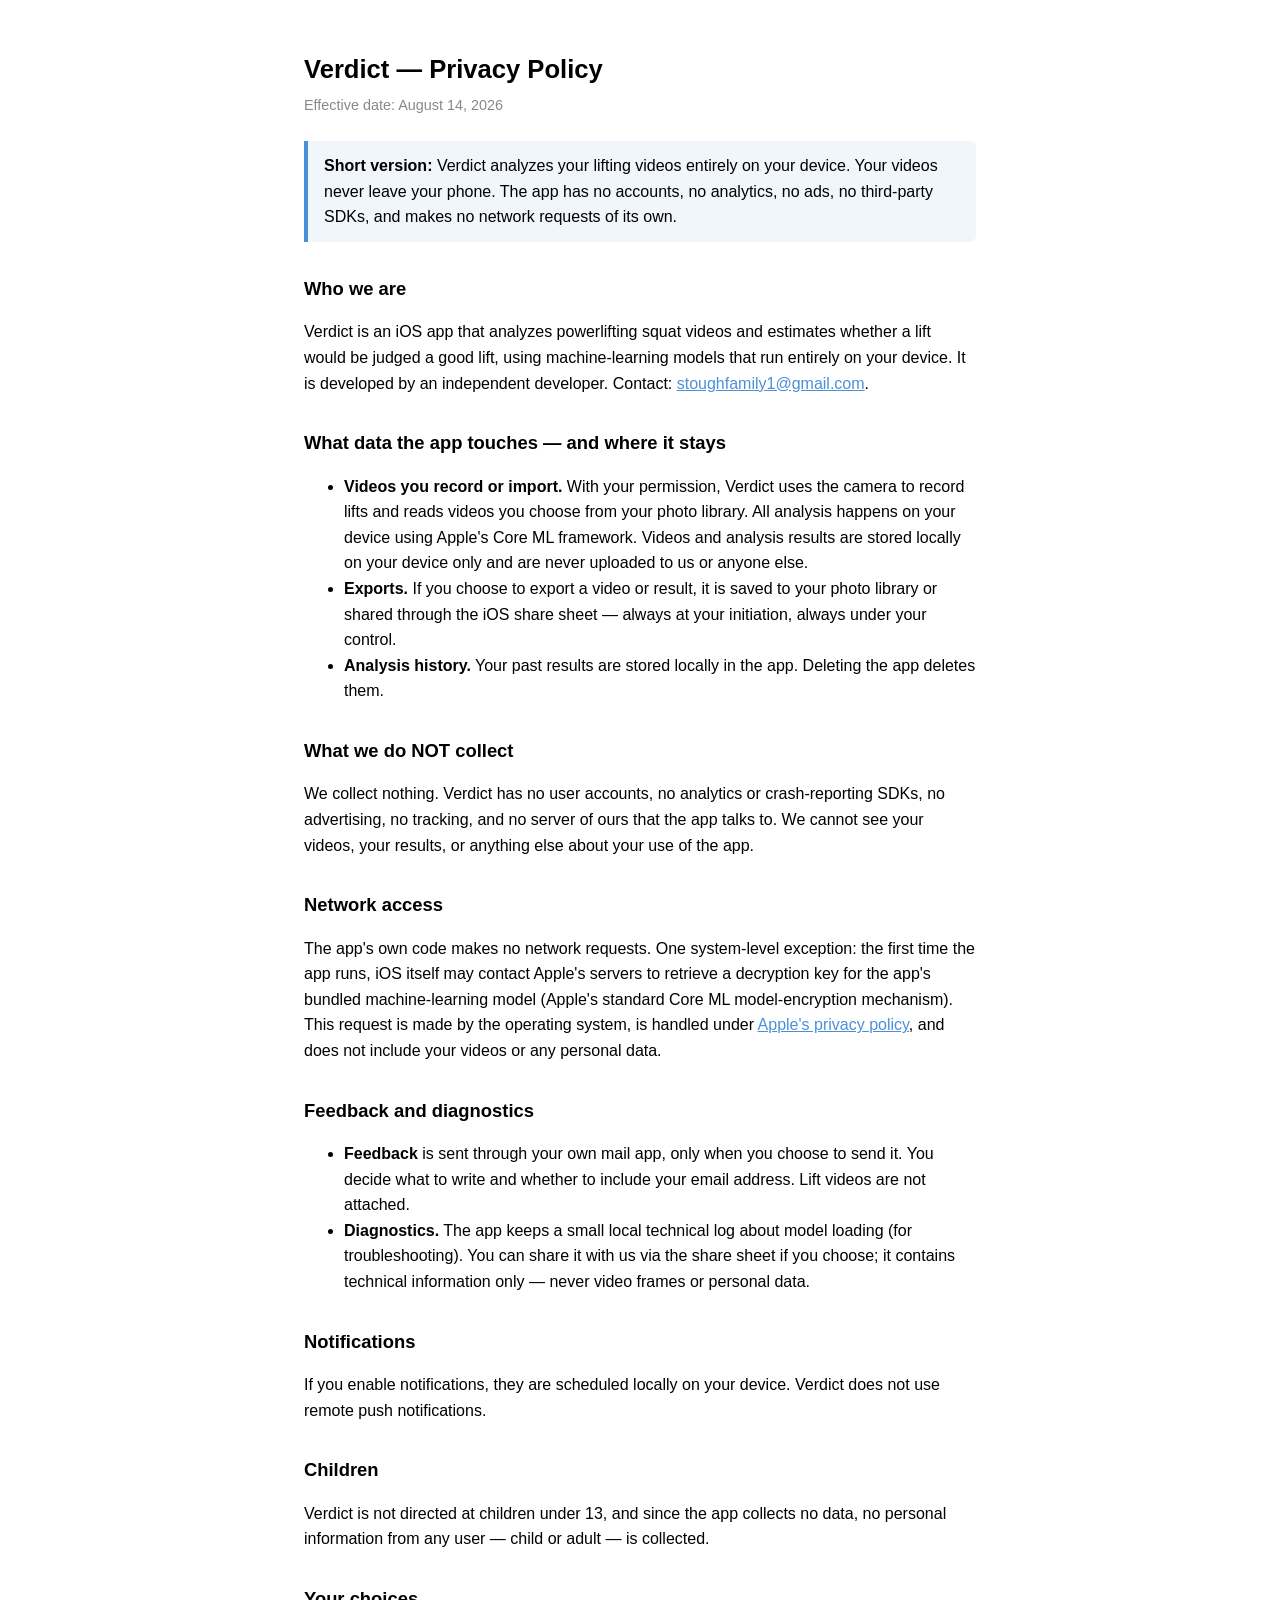
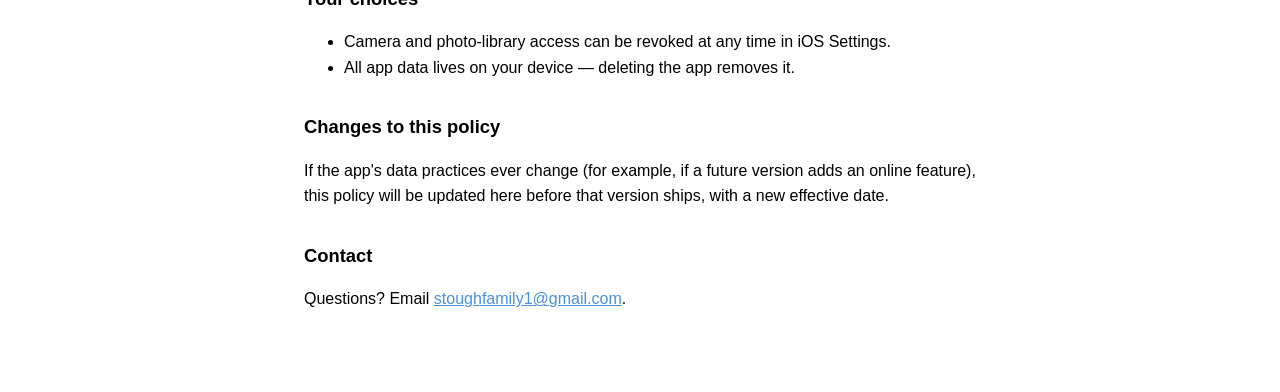
==== privacy.html @ cdf9810b "Privacy policy + support pages for the Verdict iOS app Co-Authored-By: Claude Opus 4.8 (1M context) " ====
<!DOCTYPE html>
<html lang="en">
<head>
<meta charset="utf-8">
<meta name="viewport" content="width=device-width, initial-scale=1">
<title>Verdict — Privacy Policy</title>
<style>
  :root { color-scheme: light dark; }
  body { font-family: -apple-system, BlinkMacSystemFont, "Segoe UI", Roboto, sans-serif;
         max-width: 42rem; margin: 0 auto; padding: 2rem 1.25rem 4rem; line-height: 1.6; }
  h1 { font-size: 1.6rem; margin-bottom: 0.25rem; }
  h2 { font-size: 1.15rem; margin-top: 2rem; }
  .updated { color: #888; font-size: 0.9rem; margin-top: 0; }
  .tldr { border-left: 4px solid #4a90d9; padding: 0.75rem 1rem; margin: 1.5rem 0;
          background: rgba(74,144,217,0.08); border-radius: 0 6px 6px 0; }
  a { color: #4a90d9; }
</style>
</head>
<body>
<h1>Verdict — Privacy Policy</h1>
<p class="updated">Effective date: August 14, 2026</p>

<div class="tldr">
<strong>Short version:</strong> Verdict analyzes your lifting videos entirely on your device.
Your videos never leave your phone. The app has no accounts, no analytics, no ads, no
third-party SDKs, and makes no network requests of its own.
</div>

<h2>Who we are</h2>
<p>Verdict is an iOS app that analyzes powerlifting squat videos and estimates whether a
lift would be judged a good lift, using machine-learning models that run entirely on your
device. It is developed by an independent developer. Contact:
<a href="mailto:stoughfamily1@gmail.com">stoughfamily1@gmail.com</a>.</p>

<h2>What data the app touches — and where it stays</h2>
<ul>
  <li><strong>Videos you record or import.</strong> With your permission, Verdict uses the
  camera to record lifts and reads videos you choose from your photo library. All analysis
  happens on your device using Apple's Core ML framework. Videos and analysis results are
  stored locally on your device only and are never uploaded to us or anyone else.</li>
  <li><strong>Exports.</strong> If you choose to export a video or result, it is saved to
  your photo library or shared through the iOS share sheet — always at your initiation,
  always under your control.</li>
  <li><strong>Analysis history.</strong> Your past results are stored locally in the app.
  Deleting the app deletes them.</li>
</ul>

<h2>What we do NOT collect</h2>
<p>We collect nothing. Verdict has no user accounts, no analytics or crash-reporting SDKs,
no advertising, no tracking, and no server of ours that the app talks to. We cannot see
your videos, your results, or anything else about your use of the app.</p>

<h2>Network access</h2>
<p>The app's own code makes no network requests. One system-level exception: the first time
the app runs, iOS itself may contact Apple's servers to retrieve a decryption key for the
app's bundled machine-learning model (Apple's standard Core ML model-encryption mechanism).
This request is made by the operating system, is handled under
<a href="https://www.apple.com/legal/privacy/">Apple's privacy policy</a>, and does not
include your videos or any personal data.</p>

<h2>Feedback and diagnostics</h2>
<ul>
  <li><strong>Feedback</strong> is sent through your own mail app, only when you choose to
  send it. You decide what to write and whether to include your email address. Lift videos
  are not attached.</li>
  <li><strong>Diagnostics.</strong> The app keeps a small local technical log about model
  loading (for troubleshooting). You can share it with us via the share sheet if you choose;
  it contains technical information only — never video frames or personal data.</li>
</ul>

<h2>Notifications</h2>
<p>If you enable notifications, they are scheduled locally on your device. Verdict does not
use remote push notifications.</p>

<h2>Children</h2>
<p>Verdict is not directed at children under 13, and since the app collects no data, no
personal information from any user — child or adult — is collected.</p>

<h2>Your choices</h2>
<ul>
  <li>Camera and photo-library access can be revoked at any time in iOS Settings.</li>
  <li>All app data lives on your device — deleting the app removes it.</li>
</ul>

<h2>Changes to this policy</h2>
<p>If the app's data practices ever change (for example, if a future version adds an online
feature), this policy will be updated here before that version ships, with a new effective
date.</p>

<h2>Contact</h2>
<p>Questions? Email <a href="mailto:stoughfamily1@gmail.com">stoughfamily1@gmail.com</a>.</p>
</body>
</html>
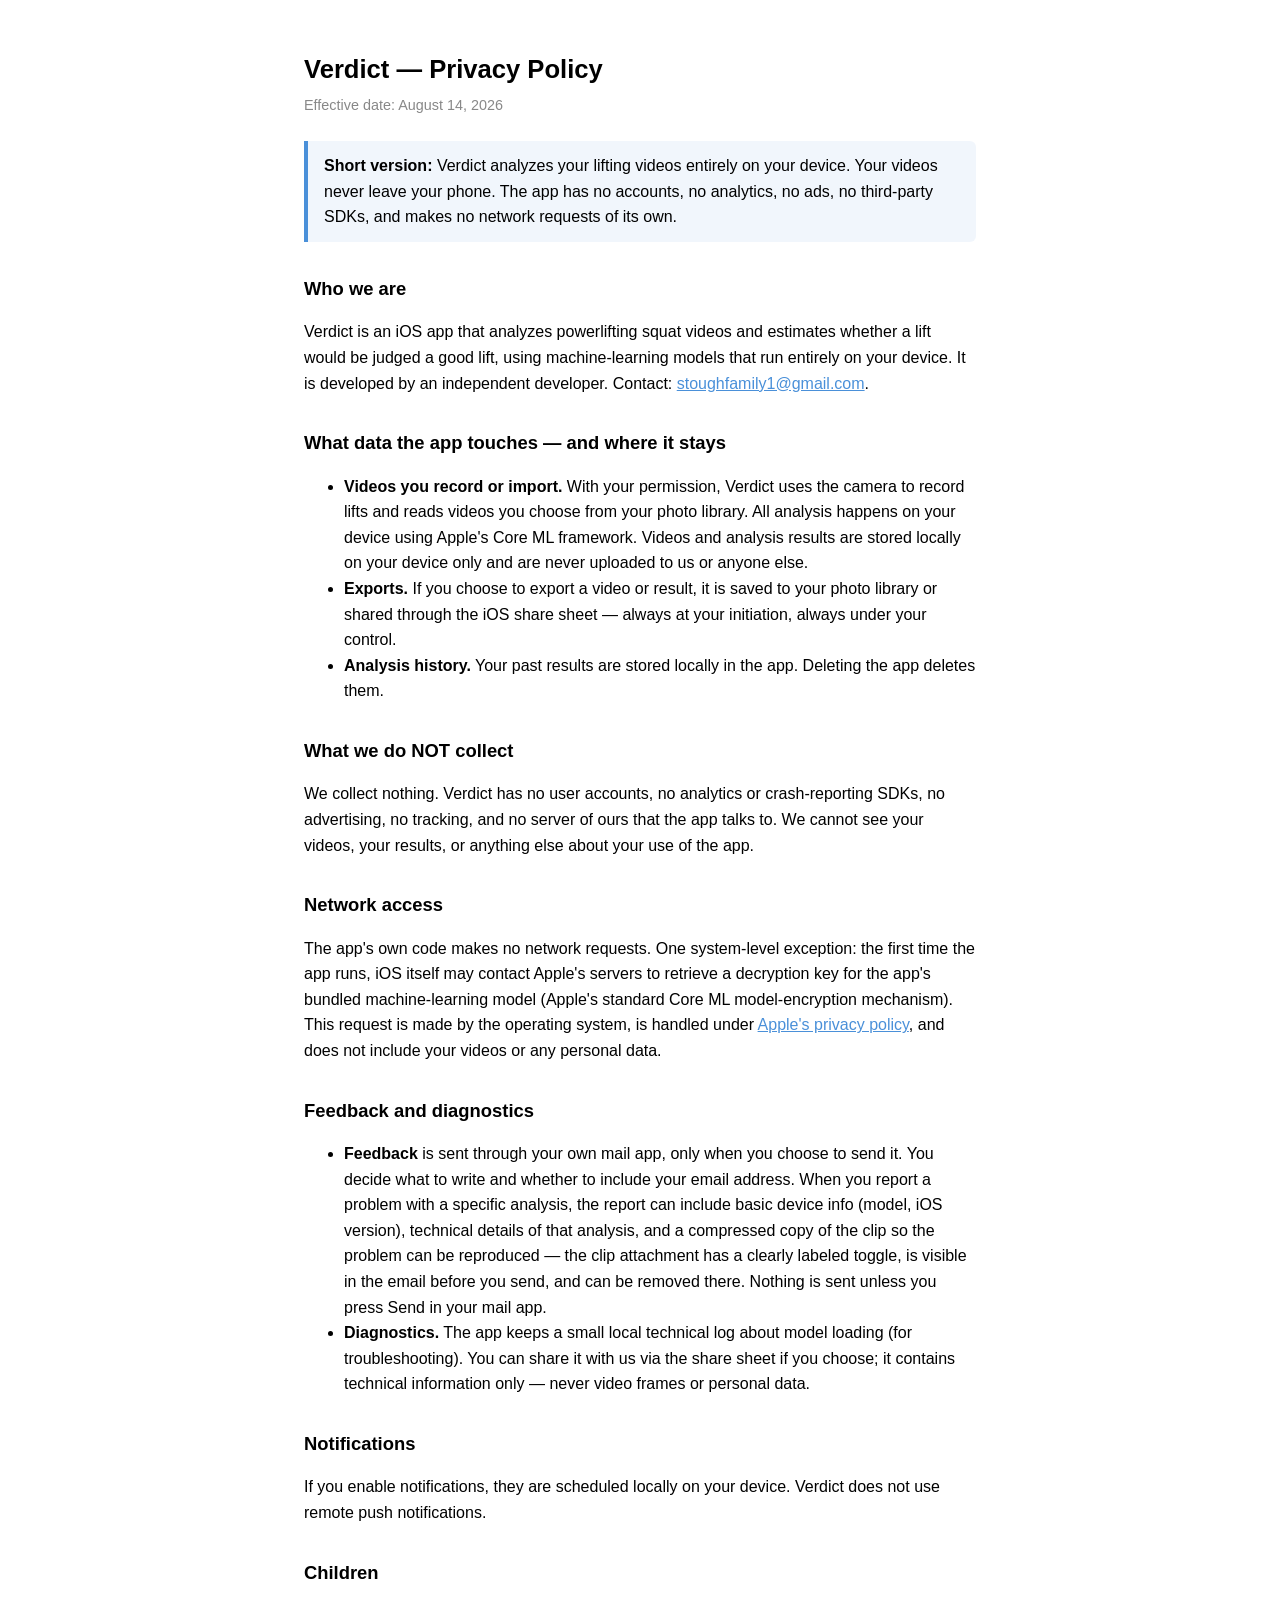
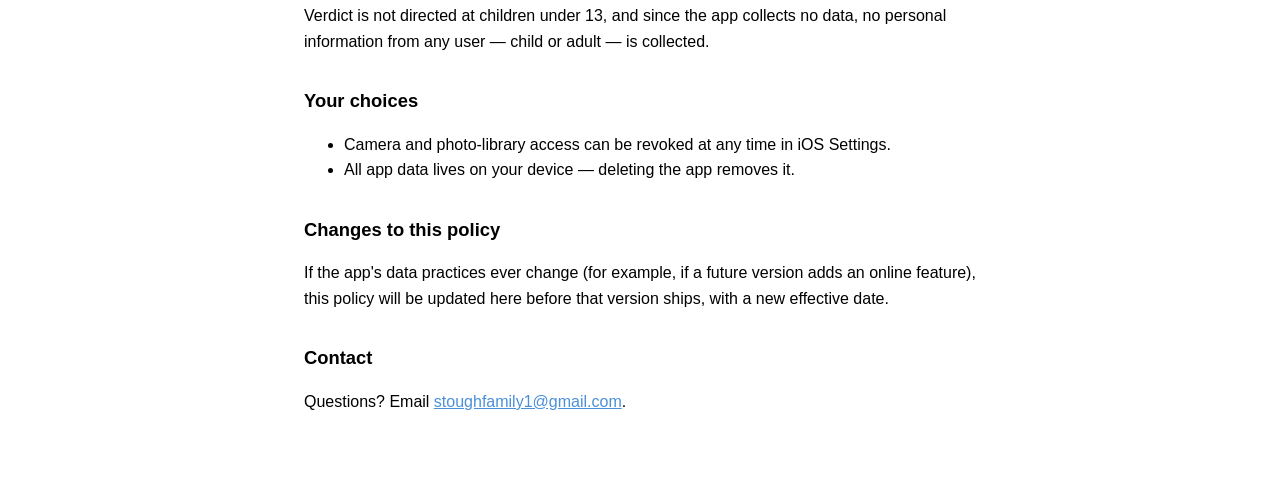
==== commit 801118e6: "Correct the feedback section: contextual bug reports can attach a compressed clip (visible opt-out t" ====
--- a/privacy.html
+++ b/privacy.html
@@ -61,8 +61,12 @@
 <h2>Feedback and diagnostics</h2>
 <ul>
   <li><strong>Feedback</strong> is sent through your own mail app, only when you choose to
-  send it. You decide what to write and whether to include your email address. Lift videos
-  are not attached.</li>
+  send it. You decide what to write and whether to include your email address. When you
+  report a problem with a specific analysis, the report can include basic device info
+  (model, iOS version), technical details of that analysis, and a compressed copy of the
+  clip so the problem can be reproduced — the clip attachment has a clearly labeled toggle,
+  is visible in the email before you send, and can be removed there. Nothing is sent unless
+  you press Send in your mail app.</li>
   <li><strong>Diagnostics.</strong> The app keeps a small local technical log about model
   loading (for troubleshooting). You can share it with us via the share sheet if you choose;
   it contains technical information only — never video frames or personal data.</li>
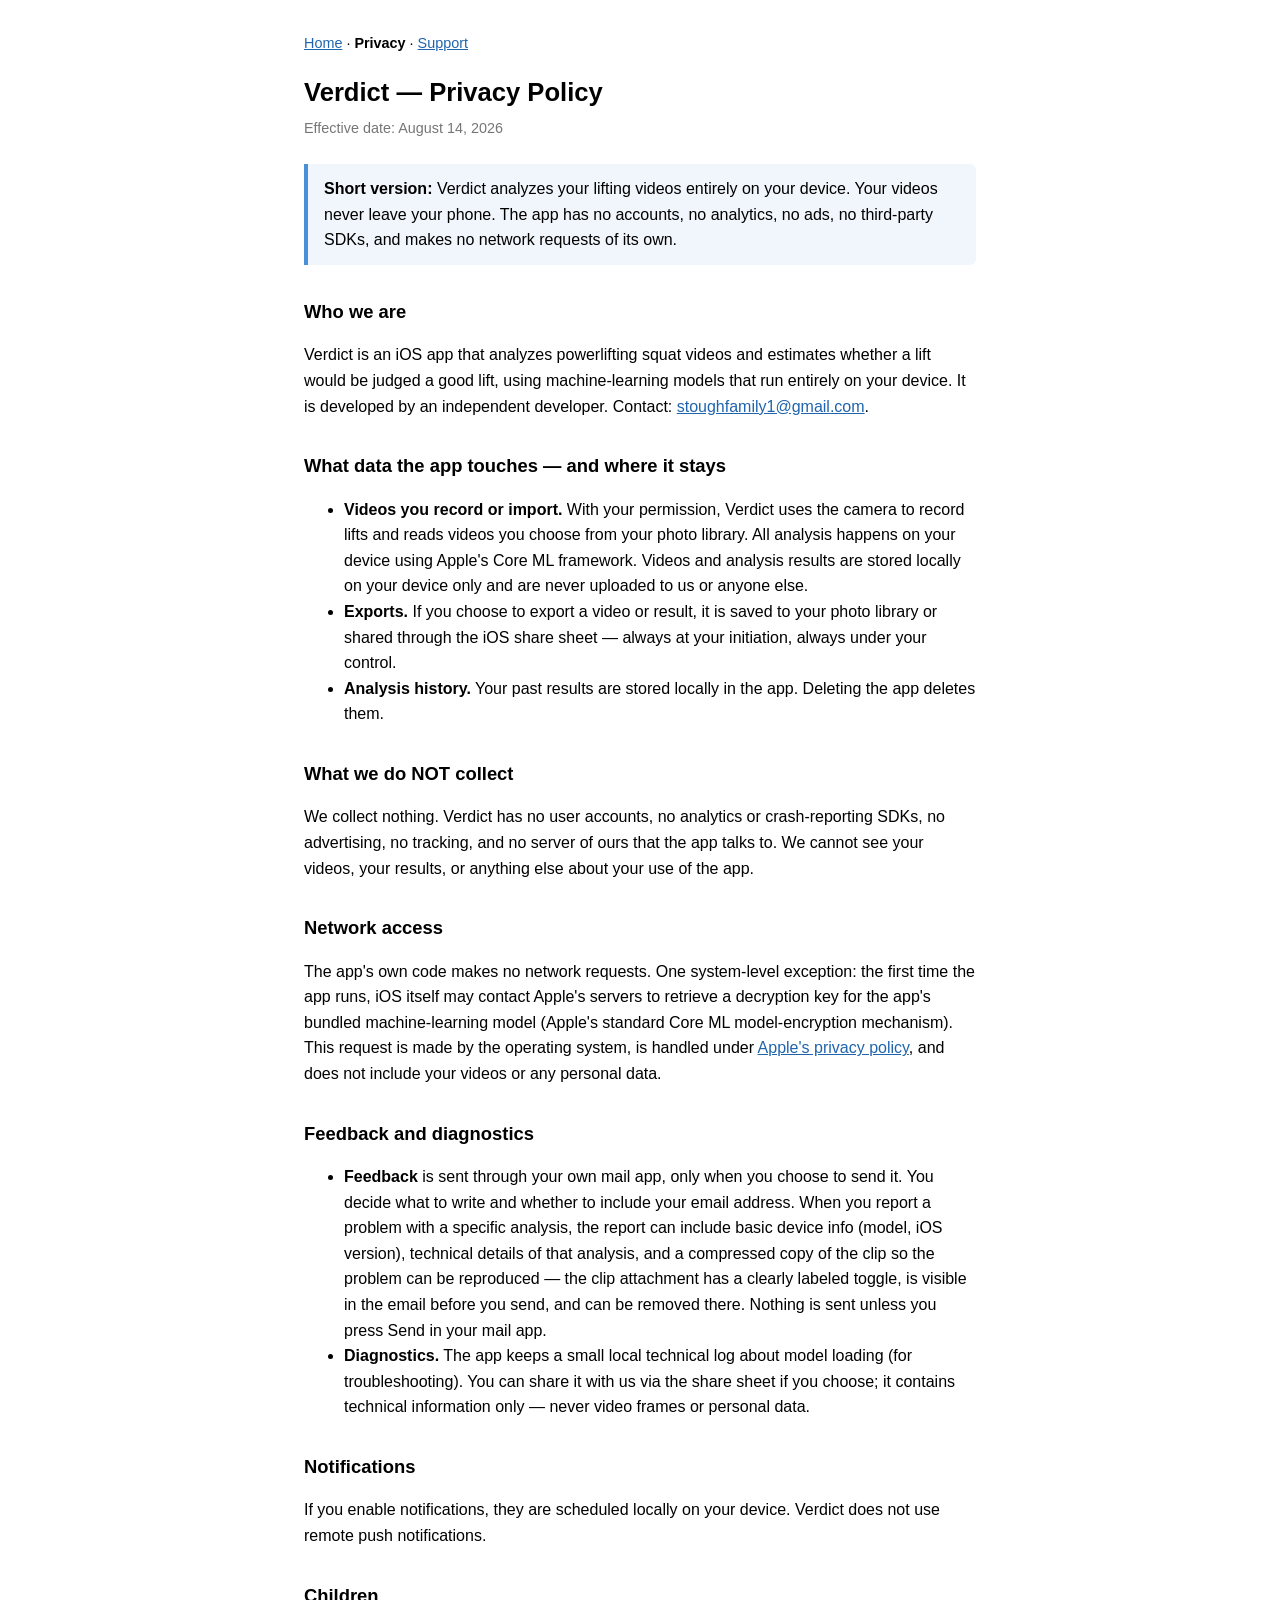
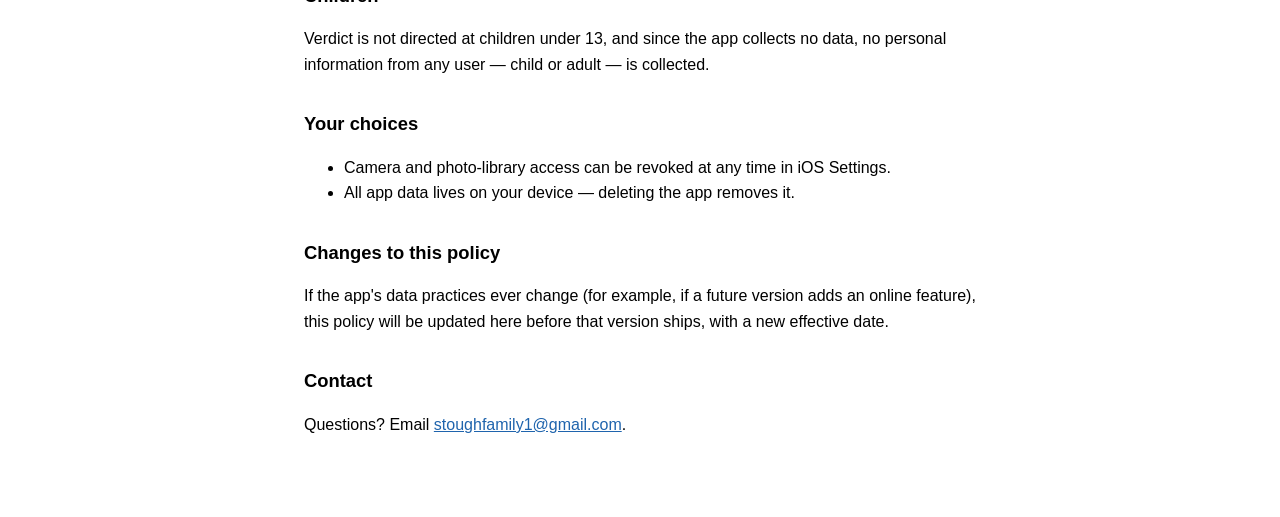
==== commit 0955e4c9: "Add a Home, Privacy, Support nav and a meta description to each page Each page gets a small nav at t" ====
--- a/privacy.html
+++ b/privacy.html
@@ -4,20 +4,12 @@
 <meta charset="utf-8">
 <meta name="viewport" content="width=device-width, initial-scale=1">
 <title>Verdict — Privacy Policy</title>
-<style>
-  :root { color-scheme: light dark; }
-  body { font-family: -apple-system, BlinkMacSystemFont, "Segoe UI", Roboto, sans-serif;
-         max-width: 42rem; margin: 0 auto; padding: 2rem 1.25rem 4rem; line-height: 1.6; }
-  h1 { font-size: 1.6rem; margin-bottom: 0.25rem; }
-  h2 { font-size: 1.15rem; margin-top: 2rem; }
-  .updated { color: #888; font-size: 0.9rem; margin-top: 0; }
-  .tldr { border-left: 4px solid #4a90d9; padding: 0.75rem 1rem; margin: 1.5rem 0;
-          background: rgba(74,144,217,0.08); border-radius: 0 6px 6px 0; }
-  a { color: #4a90d9; }
-</style>
+<meta name="description" content="Privacy policy for the Verdict iOS app, which analyzes powerlifting videos on your device.">
+<link rel="stylesheet" href="styles.css">
 </head>
 <body>
-<h1>Verdict — Privacy Policy</h1>
+<nav aria-label="Site"><a href="index.html">Home</a><span aria-hidden="true"> · </span><a href="privacy.html" aria-current="page">Privacy</a><span aria-hidden="true"> · </span><a href="support.html">Support</a></nav>
+<h1 class="dated">Verdict — Privacy Policy</h1>
 <p class="updated">Effective date: August 14, 2026</p>
 
 <div class="tldr">
--- a/styles.css
+++ b/styles.css
@@ -0,0 +1,22 @@
+:root { color-scheme: light dark; }
+body { font-family: -apple-system, BlinkMacSystemFont, "Segoe UI", Roboto, sans-serif;
+       max-width: 42rem; margin: 0 auto; padding: 2rem 1.25rem 4rem; line-height: 1.6; }
+h1 { font-size: 1.6rem; }
+h1.dated { margin-bottom: 0.25rem; }
+h2 { font-size: 1.15rem; margin-top: 2rem; }
+.updated { color: #767676; font-size: 0.9rem; margin-top: 0; }
+.tldr { border-left: 4px solid #4a90d9; padding: 0.75rem 1rem; margin: 1.5rem 0;
+        background: rgba(74,144,217,0.08); border-radius: 0 6px 6px 0; }
+a { color: #1f64ad; }
+nav { font-size: 0.9rem; }
+nav a[aria-current="page"] { color: inherit; font-weight: 600; text-decoration: none; }
+
+/* Home page: browser-default title size and a shorter bottom padding. */
+body.home { padding-bottom: 2rem; }
+body.home h1 { font-size: 2em; }
+
+/* Dark mode keeps the original colors; they already pass WCAG AA on a dark background. */
+@media (prefers-color-scheme: dark) {
+  a { color: #4a90d9; }
+  .updated { color: #888; }
+}
